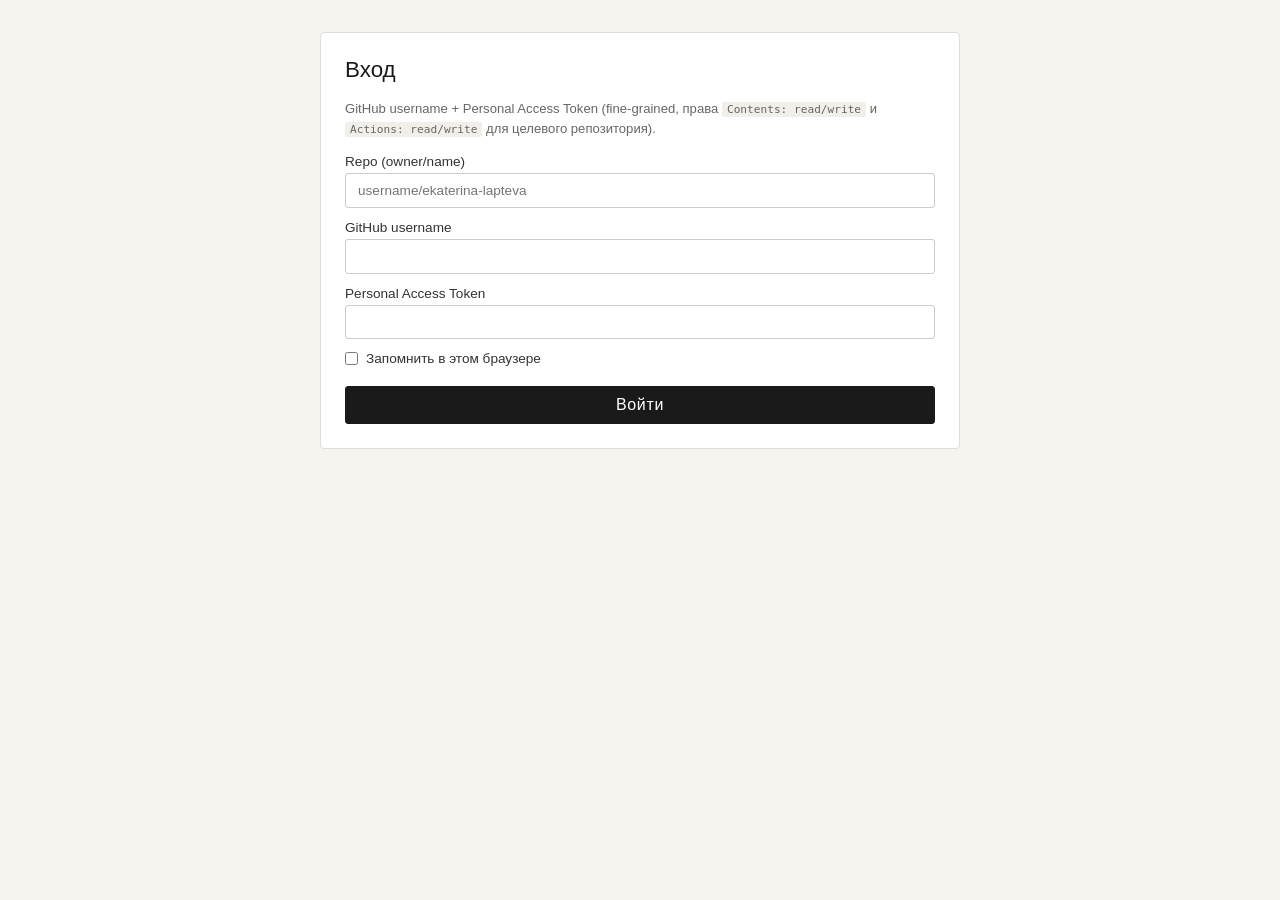
==== admin/index.html @ 290707f5 "Add files" ====
<!DOCTYPE html>
<html lang="ru">
<head>
  <meta charset="UTF-8" />
  <meta name="viewport" content="width=device-width, initial-scale=1.0" />
  <title>Админ — Лаптева</title>
  <link rel="stylesheet" href="style.css" />
</head>
<body>
  <main id="app">
    <!-- LOGIN -->
    <section class="card" id="login-screen">
      <h1>Вход</h1>
      <p class="hint">GitHub username + Personal Access Token (fine-grained, права <code>Contents: read/write</code> и <code>Actions: read/write</code> для целевого репозитория).</p>
      <form id="login-form">
        <label>Repo (owner/name)<input id="f-repo" required placeholder="username/ekaterina-lapteva" /></label>
        <label>GitHub username<input id="f-user" required autocomplete="username" /></label>
        <label>Personal Access Token<input id="f-token" type="password" required autocomplete="current-password" /></label>
        <label class="checkbox"><input id="f-remember" type="checkbox" /> Запомнить в этом браузере</label>
        <button type="submit">Войти</button>
      </form>
      <p class="error" id="login-error" hidden></p>
    </section>

    <!-- WORKSPACE -->
    <section class="workspace" id="workspace" hidden>
      <header class="ws-head">
        <h1>Управление картинами</h1>
        <button class="link" id="logout">Выйти</button>
      </header>

      <nav class="tabs">
        <button class="tab active" data-tab="add">Добавить</button>
        <button class="tab" data-tab="remove">Удалить</button>
      </nav>

      <!-- ADD -->
      <div class="tab-pane active" data-pane="add">
        <form id="add-form">
          <label>Серия<select id="add-series" required></select></label>
          <label>Название<input id="add-title" required maxlength="120" /></label>
          <label>Материалы<input id="add-material" required placeholder="Холст, масло, пастель" /></label>
          <label>Размер<input id="add-size" required placeholder="100×80 см" /></label>
          <label>Год<input id="add-year" required placeholder="2026" /></label>
          <label>Файл изображения
            <input id="add-file" type="file" accept="image/jpeg,image/png,image/webp" required />
          </label>
          <button type="submit">Добавить картину</button>
        </form>
      </div>

      <!-- REMOVE -->
      <div class="tab-pane" data-pane="remove">
        <form id="remove-form">
          <label>Серия<select id="rm-series" required></select></label>
          <label>Картина<select id="rm-painting" required></select></label>
          <button type="submit" class="danger">Удалить</button>
        </form>
      </div>

      <!-- LOG -->
      <div class="log" id="log" hidden>
        <h2>Статус</h2>
        <pre id="log-text"></pre>
      </div>
    </section>
  </main>

  <script src="app.js"></script>
</body>
</html>
---- admin/style.css ----
* { box-sizing: border-box; }
body {
  margin: 0; min-height: 100vh;
  background: #f5f4ef; color: #1a1a1a;
  font-family: -apple-system, "Segoe UI", Roboto, sans-serif;
  display: flex; align-items: flex-start; justify-content: center;
  padding: 2rem 1rem;
}
#app { width: 100%; max-width: 640px; }
h1 { margin: 0 0 1rem; font-size: 1.4rem; font-weight: 500; }
h2 { margin: 1.5rem 0 0.5rem; font-size: 1rem; font-weight: 500; color: #555; }

.card, .workspace {
  background: #fff; padding: 1.5rem; border: 1px solid #ddd;
  border-radius: 4px;
}

label { display: block; margin: 0.75rem 0; font-size: 0.85rem; color: #333; }
input, select, button {
  display: block; width: 100%; padding: 0.55rem 0.75rem;
  font: inherit; border: 1px solid #ccc; border-radius: 3px;
  background: #fff; margin-top: 0.25rem;
}
input:focus, select:focus { outline: 2px solid #1a1a1a; outline-offset: -1px; }

label.checkbox { display: flex; align-items: center; gap: 0.5rem; }
label.checkbox input { width: auto; margin: 0; }

button {
  cursor: pointer; background: #1a1a1a; color: #fff; border: 1px solid #1a1a1a;
  font-weight: 500; letter-spacing: 0.04em; margin-top: 1.25rem;
  transition: background 0.15s;
}
button:hover:not(:disabled) { background: #333; }
button:disabled { opacity: 0.5; cursor: not-allowed; }
button.link { background: transparent; color: #555; border: none; padding: 0; width: auto; margin: 0; font-size: 0.85rem; text-decoration: underline; }
button.danger { background: #a02c2c; border-color: #a02c2c; }
button.danger:hover:not(:disabled) { background: #c33; }

.hint { font-size: 0.82rem; color: #666; line-height: 1.5; margin: 0 0 1rem; }
.error { color: #a02c2c; font-size: 0.85rem; margin-top: 0.75rem; }
code { background: #f0efea; padding: 1px 5px; border-radius: 2px; font-size: 0.85em; }

.ws-head { display: flex; justify-content: space-between; align-items: center; }

.tabs { display: flex; gap: 1px; background: #ddd; margin: 1.5rem 0 1rem; border-radius: 3px; overflow: hidden; }
.tab {
  flex: 1; margin: 0; padding: 0.6rem; background: #f5f4ef; color: #555;
  border: none; font-size: 0.85rem; letter-spacing: 0.06em;
  text-transform: uppercase; cursor: pointer;
}
.tab.active { background: #1a1a1a; color: #fff; }

.tab-pane { display: none; }
.tab-pane.active { display: block; }

.log {
  margin-top: 1.5rem; padding-top: 1rem; border-top: 1px solid #eee;
}
.log pre {
  background: #1a1a1a; color: #fafafa; padding: 0.75rem; border-radius: 3px;
  font-size: 0.78rem; line-height: 1.5; max-height: 280px; overflow: auto;
  white-space: pre-wrap; word-break: break-word;
}
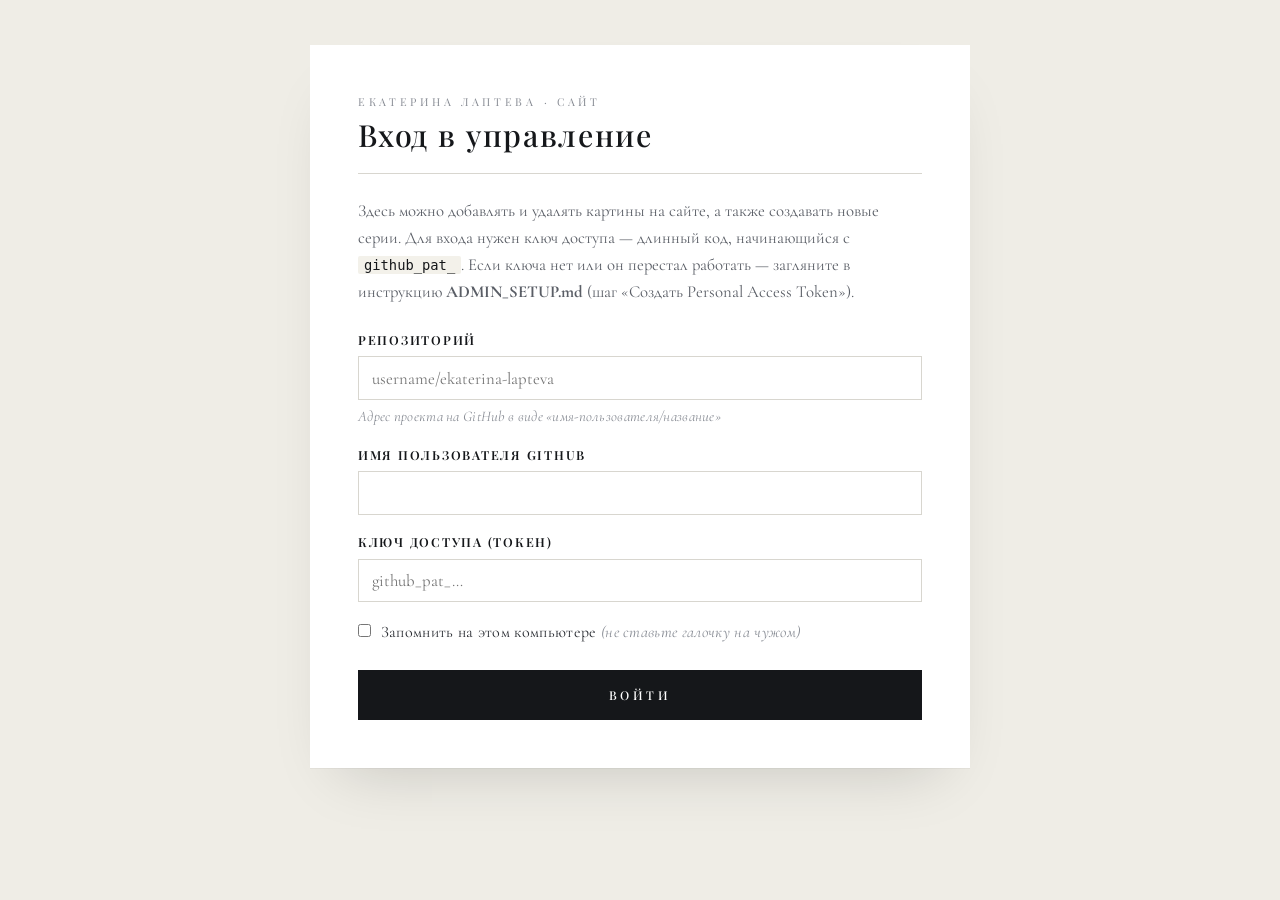
==== commit 88320a89: "Add files via upload" ====
--- a/admin/index.html
+++ b/admin/index.html
@@ -3,64 +3,161 @@
 <head>
   <meta charset="UTF-8" />
   <meta name="viewport" content="width=device-width, initial-scale=1.0" />
-  <title>Админ — Лаптева</title>
+  <title>Управление сайтом — Екатерина Лаптева</title>
+  <link rel="preconnect" href="https://fonts.googleapis.com" />
+  <link rel="preconnect" href="https://fonts.gstatic.com" crossorigin />
+  <link href="https://fonts.googleapis.com/css2?family=Playfair+Display:ital,wght@0,300;0,400;0,500;0,600;1,300;1,400&family=Cormorant+Garamond:ital,wght@0,300;0,400;0,500;1,300;1,400&display=swap" rel="stylesheet" />
   <link rel="stylesheet" href="style.css" />
 </head>
 <body>
   <main id="app">
-    <!-- LOGIN -->
-    <section class="card" id="login-screen">
-      <h1>Вход</h1>
-      <p class="hint">GitHub username + Personal Access Token (fine-grained, права <code>Contents: read/write</code> и <code>Actions: read/write</code> для целевого репозитория).</p>
+
+    <!-- ВХОД -->
+    <section class="sheet" id="login-screen">
+      <header class="sheet-head">
+        <p class="sheet-label">Екатерина Лаптева · Сайт</p>
+        <h1 class="sheet-title">Вход в управление</h1>
+      </header>
+
+      <p class="intro">
+        Здесь можно добавлять и удалять картины на сайте, а также создавать новые серии.
+        Для входа нужен ключ доступа — длинный код, начинающийся с
+        <code>github_pat_</code>. Если ключа нет или он перестал работать —
+        загляните в инструкцию <b>ADMIN_SETUP.md</b> (шаг «Создать Personal Access Token»).
+      </p>
+
       <form id="login-form">
-        <label>Repo (owner/name)<input id="f-repo" required placeholder="username/ekaterina-lapteva" /></label>
-        <label>GitHub username<input id="f-user" required autocomplete="username" /></label>
-        <label>Personal Access Token<input id="f-token" type="password" required autocomplete="current-password" /></label>
-        <label class="checkbox"><input id="f-remember" type="checkbox" /> Запомнить в этом браузере</label>
-        <button type="submit">Войти</button>
+        <label>Репозиторий
+          <input id="f-repo" required placeholder="username/ekaterina-lapteva" />
+          <span class="field-hint">Адрес проекта на GitHub в виде «имя-пользователя/название»</span>
+        </label>
+        <label>Имя пользователя GitHub
+          <input id="f-user" required autocomplete="username" />
+        </label>
+        <label>Ключ доступа (токен)
+          <input id="f-token" type="password" required autocomplete="current-password" placeholder="github_pat_…" />
+        </label>
+        <label class="checkbox">
+          <input id="f-remember" type="checkbox" />
+          <span>Запомнить на этом компьютере <em>(не ставьте галочку на чужом)</em></span>
+        </label>
+        <button type="submit" class="btn">Войти</button>
       </form>
       <p class="error" id="login-error" hidden></p>
     </section>
 
-    <!-- WORKSPACE -->
-    <section class="workspace" id="workspace" hidden>
-      <header class="ws-head">
-        <h1>Управление картинами</h1>
+    <!-- РАБОЧАЯ ОБЛАСТЬ -->
+    <section class="sheet" id="workspace" hidden>
+      <header class="sheet-head with-logout">
+        <div>
+          <p class="sheet-label">Екатерина Лаптева · Сайт</p>
+          <h1 class="sheet-title">Управление работами</h1>
+        </div>
         <button class="link" id="logout">Выйти</button>
       </header>
 
       <nav class="tabs">
-        <button class="tab active" data-tab="add">Добавить</button>
+        <button class="tab active" data-tab="add">Добавить работу</button>
+        <button class="tab" data-tab="series">Новая серия</button>
         <button class="tab" data-tab="remove">Удалить</button>
       </nav>
 
-      <!-- ADD -->
+      <!-- ДОБАВИТЬ РАБОТУ -->
       <div class="tab-pane active" data-pane="add">
+        <p class="pane-intro">Картина появится в выбранной серии: и на главной странице, и на странице серии. Обычно это занимает 1–2 минуты.</p>
         <form id="add-form">
-          <label>Серия<select id="add-series" required></select></label>
-          <label>Название<input id="add-title" required maxlength="120" /></label>
-          <label>Материалы<input id="add-material" required placeholder="Холст, масло, пастель" /></label>
-          <label>Размер<input id="add-size" required placeholder="100×80 см" /></label>
-          <label>Год<input id="add-year" required placeholder="2026" /></label>
-          <label>Файл изображения
+          <label>Серия
+            <select id="add-series" required></select>
+            <span class="field-hint">В какую серию добавить работу. Если нужной серии нет — создайте её на вкладке «Новая серия»</span>
+          </label>
+          <label>Название картины
+            <input id="add-title" required maxlength="120" placeholder="Закат над морем" />
+            <span class="field-hint">Без кавычек — они не нужны</span>
+          </label>
+          <label>Материалы
+            <input id="add-material" required placeholder="Холст, масло, пастель" />
+          </label>
+          <label>Размер
+            <input id="add-size" placeholder="100×80 см" />
+            <span class="field-hint">Например «100×80 см» или «А4». Можно оставить пустым</span>
+          </label>
+          <label>Год
+            <input id="add-year" required placeholder="2026" pattern="\d{4}" />
+          </label>
+          <label>Рассказ о работе <span class="opt">— необязательно</span>
+            <textarea id="add-desc" rows="4" placeholder="История создания, смысл, детали…"></textarea>
+            <span class="field-hint">Появится на странице серии под характеристиками работы</span>
+          </label>
+          <label>Фотография картины
             <input id="add-file" type="file" accept="image/jpeg,image/png,image/webp" required />
+            <span class="field-hint">JPG или PNG. Файл сам переименуется по названию картины</span>
           </label>
-          <button type="submit">Добавить картину</button>
+          <button type="submit" class="btn">Добавить картину</button>
         </form>
       </div>
 
-      <!-- REMOVE -->
-      <div class="tab-pane" data-pane="remove">
-        <form id="remove-form">
-          <label>Серия<select id="rm-series" required></select></label>
-          <label>Картина<select id="rm-painting" required></select></label>
-          <button type="submit" class="danger">Удалить</button>
+      <!-- НОВАЯ СЕРИЯ -->
+      <div class="tab-pane" data-pane="series">
+        <p class="pane-intro">Создаётся новая серия: отдельная страница и карусель на главной. После создания добавляйте в неё работы на вкладке «Добавить работу».</p>
+        <form id="series-form">
+          <label>Название серии
+            <input id="ns-title" required maxlength="80" placeholder="Цветы и свет" />
+          </label>
+          <label>Адрес страницы <span class="opt">— заполнится сам</span>
+            <input id="ns-id" required pattern="[a-z][a-z0-9-]{1,30}" placeholder="flowers" />
+            <span class="field-hint">Латинские буквы без пробелов. Станет частью адреса: <code>series-<b id="ns-id-echo">…</b>.html</code></span>
+          </label>
+          <label>Материалы серии
+            <input id="ns-material" required placeholder="Холст, масло, акрил" />
+          </label>
+          <label>Годы <span class="opt">— необязательно</span>
+            <input id="ns-years" placeholder="2026" />
+            <span class="field-hint">Можно не заполнять — посчитаются сами по добавленным работам</span>
+          </label>
+          <label>Описание серии
+            <textarea id="ns-desc" rows="5" required placeholder="О чём эта серия, как возникла, что объединяет работы…"></textarea>
+            <span class="field-hint">Пустая строка между абзацами = новый абзац на сайте</span>
+          </label>
+          <label>Обложка серии
+            <input id="ns-file" type="file" accept="image/jpeg,image/png,image/webp" required />
+            <span class="field-hint">Большая картинка в шапке страницы серии. Подойдёт фото одной из работ</span>
+          </label>
+          <button type="submit" class="btn">Создать серию</button>
         </form>
       </div>
 
-      <!-- LOG -->
+      <!-- УДАЛИТЬ -->
+      <div class="tab-pane" data-pane="remove">
+        <p class="pane-intro">Картина исчезнет с главной страницы и со страницы серии, файл фотографии тоже удалится.</p>
+        <form id="remove-form">
+          <label>Серия
+            <select id="rm-series" required></select>
+          </label>
+          <label>Картина
+            <select id="rm-painting" required></select>
+          </label>
+          <button type="submit" class="btn danger">Удалить картину</button>
+        </form>
+
+        <details class="danger-zone">
+          <summary>Удалить серию целиком…</summary>
+          <p class="pane-intro">Удаляется страница серии, её блок на главной и <b>все фотографии работ</b> этой серии. Отменить нельзя.</p>
+          <form id="remove-series-form">
+            <label>Серия
+              <select id="rms-series" required></select>
+            </label>
+            <label>Подтверждение
+              <input id="rms-confirm" required placeholder="Введите название серии" autocomplete="off" />
+              <span class="field-hint">Чтобы случайно не удалить — впишите название серии в точности</span>
+            </label>
+            <button type="submit" class="btn danger">Удалить серию навсегда</button>
+          </form>
+        </details>
+      </div>
+
+      <!-- СТАТУС -->
       <div class="log" id="log" hidden>
-        <h2>Статус</h2>
+        <p class="log-title">Что происходит</p>
         <pre id="log-text"></pre>
       </div>
     </section>
--- a/admin/style.css
+++ b/admin/style.css
@@ -1,64 +1,172 @@
-* { box-sizing: border-box; }
-body {
-  margin: 0; min-height: 100vh;
-  background: #f5f4ef; color: #1a1a1a;
-  font-family: -apple-system, "Segoe UI", Roboto, sans-serif;
-  display: flex; align-items: flex-start; justify-content: center;
-  padding: 2rem 1rem;
-}
-#app { width: 100%; max-width: 640px; }
-h1 { margin: 0 0 1rem; font-size: 1.4rem; font-weight: 500; }
-h2 { margin: 1.5rem 0 0.5rem; font-size: 1rem; font-weight: 500; color: #555; }
+/* Админка — оформление в стиле сайта ekaterina-lapteva.com */
 
-.card, .workspace {
-  background: #fff; padding: 1.5rem; border: 1px solid #ddd;
-  border-radius: 4px;
+* { box-sizing: border-box; margin: 0; padding: 0; }
+
+:root {
+  --cream:  #EFEDE6;
+  --paper:  #FFFFFF;
+  --ink:    #15171A;
+  --text:   #2A2D33;
+  --mid:    #5A5E66;
+  --muted:  #8A8E96;
+  --border: #D8D6CF;
+  --danger: #8C2B2B;
+  --serif:  'Playfair Display', Georgia, serif;
+  --alt:    'Cormorant Garamond', Georgia, serif;
 }
 
-label { display: block; margin: 0.75rem 0; font-size: 0.85rem; color: #333; }
-input, select, button {
-  display: block; width: 100%; padding: 0.55rem 0.75rem;
-  font: inherit; border: 1px solid #ccc; border-radius: 3px;
-  background: #fff; margin-top: 0.25rem;
+body {
+  min-height: 100vh;
+  background: var(--cream);
+  color: var(--text);
+  font-family: var(--alt);
+  font-size: 1.05rem;
+  line-height: 1.6;
+  display: flex;
+  justify-content: center;
+  padding: clamp(1.5rem, 5vh, 4rem) 1rem;
+  -webkit-font-smoothing: antialiased;
 }
-input:focus, select:focus { outline: 2px solid #1a1a1a; outline-offset: -1px; }
 
-label.checkbox { display: flex; align-items: center; gap: 0.5rem; }
+#app { width: 100%; max-width: 660px; }
+
+/* ── Лист ─────────────────────────────────────────── */
+.sheet {
+  background: var(--paper);
+  padding: clamp(1.75rem, 4vw, 3rem);
+  box-shadow: 0 1px 0 rgba(0,0,0,0.04), 0 30px 60px -30px rgba(0,0,0,0.18);
+}
+.sheet + .sheet { margin-top: 2rem; }
+
+.sheet-head { padding-bottom: 1.25rem; border-bottom: 1px solid var(--border); margin-bottom: 1.5rem; }
+.sheet-head.with-logout { display: flex; justify-content: space-between; align-items: flex-start; gap: 1rem; }
+
+.sheet-label {
+  font-family: var(--serif); font-size: 0.68rem; font-weight: 400;
+  letter-spacing: 0.34em; text-transform: uppercase; color: var(--muted);
+  margin-bottom: 0.5rem;
+}
+.sheet-title {
+  font-family: var(--serif); font-weight: 500;
+  font-size: clamp(1.4rem, 4vw, 1.9rem); letter-spacing: 0.06em;
+  color: var(--ink); line-height: 1.15;
+}
+
+.intro, .pane-intro { color: var(--mid); margin-bottom: 1.5rem; }
+.pane-intro { font-size: 1rem; }
+code {
+  background: #F3F1EA; padding: 1px 6px; border-radius: 2px;
+  font-size: 0.82em; font-family: Consolas, monospace; color: var(--ink);
+}
+
+/* ── Поля ─────────────────────────────────────────── */
+label {
+  display: block; margin: 0 0 1.1rem;
+  font-family: var(--serif); font-size: 0.78rem; font-weight: 600;
+  letter-spacing: 0.14em; text-transform: uppercase; color: var(--ink);
+}
+.opt { font-weight: 400; text-transform: none; letter-spacing: 0.02em; color: var(--muted); }
+
+input, select, textarea {
+  display: block; width: 100%; margin-top: 0.4rem;
+  padding: 0.65rem 0.8rem;
+  font-family: var(--alt); font-size: 1.05rem; color: var(--text);
+  background: var(--paper);
+  border: 1px solid var(--border); border-radius: 0;
+  letter-spacing: normal; text-transform: none; font-weight: 400;
+}
+textarea { resize: vertical; line-height: 1.55; }
+input:focus, select:focus, textarea:focus {
+  outline: none; border-color: var(--ink);
+}
+input[type="file"] { padding: 0.5rem; font-size: 0.95rem; cursor: pointer; }
+input[type="file"]::file-selector-button {
+  font-family: var(--serif); font-size: 0.7rem; letter-spacing: 0.18em; text-transform: uppercase;
+  background: var(--ink); color: #fff; border: none; padding: 0.55rem 1rem;
+  margin-right: 0.9rem; cursor: pointer;
+}
+
+.field-hint {
+  display: block; margin-top: 0.35rem;
+  font-family: var(--alt); font-size: 0.92rem; font-weight: 400;
+  letter-spacing: 0.02em; text-transform: none; font-style: italic;
+  color: var(--muted); line-height: 1.45;
+}
+.field-hint code { font-style: normal; }
+
+label.checkbox {
+  display: flex; align-items: baseline; gap: 0.6rem;
+  font-family: var(--alt); font-size: 1rem; font-weight: 400;
+  letter-spacing: 0.02em; text-transform: none; color: var(--text);
+}
 label.checkbox input { width: auto; margin: 0; }
+label.checkbox em { color: var(--muted); font-style: italic; }
 
-button {
-  cursor: pointer; background: #1a1a1a; color: #fff; border: 1px solid #1a1a1a;
-  font-weight: 500; letter-spacing: 0.04em; margin-top: 1.25rem;
-  transition: background 0.15s;
+/* ── Кнопки ───────────────────────────────────────── */
+.btn {
+  display: block; width: 100%; margin-top: 1.5rem;
+  font-family: var(--serif); font-weight: 500; font-size: 0.76rem;
+  letter-spacing: 0.28em; text-transform: uppercase;
+  color: #fff; background: var(--ink);
+  padding: 1rem 1.5rem; border: 1px solid var(--ink); cursor: pointer;
+  transition: background 0.25s ease, color 0.25s ease;
 }
-button:hover:not(:disabled) { background: #333; }
-button:disabled { opacity: 0.5; cursor: not-allowed; }
-button.link { background: transparent; color: #555; border: none; padding: 0; width: auto; margin: 0; font-size: 0.85rem; text-decoration: underline; }
-button.danger { background: #a02c2c; border-color: #a02c2c; }
-button.danger:hover:not(:disabled) { background: #c33; }
+.btn:hover:not(:disabled) { background: transparent; color: var(--ink); }
+.btn:disabled { opacity: 0.45; cursor: wait; }
+.btn.danger { background: var(--danger); border-color: var(--danger); }
+.btn.danger:hover:not(:disabled) { background: transparent; color: var(--danger); }
 
-.hint { font-size: 0.82rem; color: #666; line-height: 1.5; margin: 0 0 1rem; }
-.error { color: #a02c2c; font-size: 0.85rem; margin-top: 0.75rem; }
-code { background: #f0efea; padding: 1px 5px; border-radius: 2px; font-size: 0.85em; }
+.link {
+  background: none; border: none; cursor: pointer;
+  font-family: var(--serif); font-size: 0.7rem; letter-spacing: 0.2em;
+  text-transform: uppercase; color: var(--muted);
+  border-bottom: 1px solid var(--border); padding: 0 0 2px;
+}
+.link:hover { color: var(--ink); border-color: var(--ink); }
 
-.ws-head { display: flex; justify-content: space-between; align-items: center; }
-
-.tabs { display: flex; gap: 1px; background: #ddd; margin: 1.5rem 0 1rem; border-radius: 3px; overflow: hidden; }
+/* ── Вкладки ──────────────────────────────────────── */
+.tabs { display: flex; border-bottom: 1.5px solid var(--ink); margin-bottom: 1.75rem; }
 .tab {
-  flex: 1; margin: 0; padding: 0.6rem; background: #f5f4ef; color: #555;
-  border: none; font-size: 0.85rem; letter-spacing: 0.06em;
-  text-transform: uppercase; cursor: pointer;
+  flex: 1; background: none; border: none; cursor: pointer;
+  font-family: var(--serif); font-size: 0.72rem; font-weight: 500;
+  letter-spacing: 0.16em; text-transform: uppercase; color: var(--muted);
+  padding: 0.85rem 0.25rem; transition: color 0.2s ease, background 0.2s ease;
 }
-.tab.active { background: #1a1a1a; color: #fff; }
+.tab:hover { color: var(--ink); }
+.tab.active { color: #fff; background: var(--ink); }
 
 .tab-pane { display: none; }
 .tab-pane.active { display: block; }
 
-.log {
-  margin-top: 1.5rem; padding-top: 1rem; border-top: 1px solid #eee;
+/* ── Опасная зона ─────────────────────────────────── */
+.danger-zone { margin-top: 2.5rem; border-top: 1px solid var(--border); padding-top: 1.25rem; }
+.danger-zone summary {
+  cursor: pointer; font-family: var(--serif); font-size: 0.74rem;
+  letter-spacing: 0.18em; text-transform: uppercase; color: var(--danger);
+}
+.danger-zone[open] summary { margin-bottom: 1rem; }
+
+/* ── Ошибки и журнал ──────────────────────────────── */
+.error {
+  color: var(--danger); margin-top: 1rem; font-size: 1rem;
+  border-left: 2px solid var(--danger); padding-left: 0.75rem;
+}
+
+.log { margin-top: 2rem; border-top: 1px solid var(--border); padding-top: 1.25rem; }
+.log-title {
+  font-family: var(--serif); font-size: 0.7rem; font-weight: 600;
+  letter-spacing: 0.24em; text-transform: uppercase; color: var(--mid);
+  margin-bottom: 0.75rem;
 }
 .log pre {
-  background: #1a1a1a; color: #fafafa; padding: 0.75rem; border-radius: 3px;
-  font-size: 0.78rem; line-height: 1.5; max-height: 280px; overflow: auto;
+  background: var(--ink); color: #F5F4EF;
+  padding: 1rem 1.1rem; font-size: 0.83rem; line-height: 1.65;
+  font-family: Consolas, 'Courier New', monospace;
+  max-height: 300px; overflow: auto;
   white-space: pre-wrap; word-break: break-word;
 }
+
+@media (max-width: 480px) {
+  .tabs { flex-direction: column; border-bottom: none; border-left: 1.5px solid var(--ink); }
+  .tab { text-align: left; padding-left: 0.9rem; }
+}
